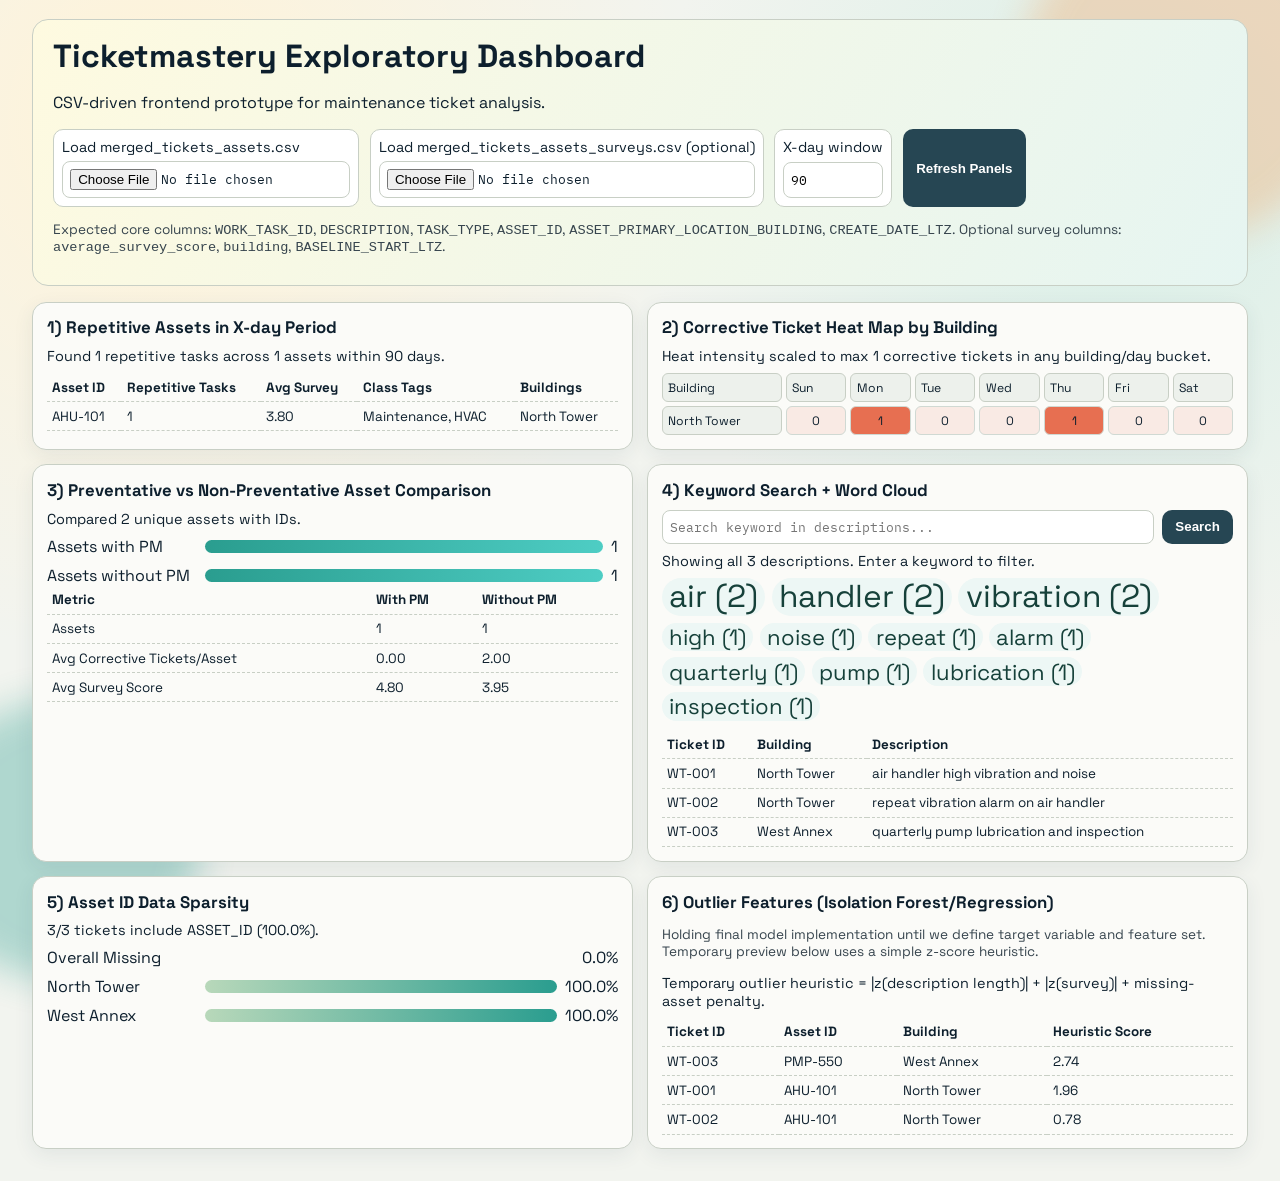
==== index.html @ d35576b9 "Initial commit" ====
<!doctype html>
<html lang="en">
  <head>
    <meta charset="UTF-8" />
    <meta name="viewport" content="width=device-width, initial-scale=1.0" />
    <title>Ticketmastery Dashboard</title>
    <link rel="preconnect" href="https://fonts.googleapis.com" />
    <link rel="preconnect" href="https://fonts.gstatic.com" crossorigin />
    <link href="https://fonts.googleapis.com/css2?family=Space+Grotesk:wght@400;500;700&family=IBM+Plex+Mono:wght@400;500&display=swap" rel="stylesheet" />
    <link rel="stylesheet" href="./styles.css" />
  </head>
  <body>
    <div class="bg-shape bg-shape-a"></div>
    <div class="bg-shape bg-shape-b"></div>

    <main class="dashboard-shell">
      <header class="hero">
        <h1>Ticketmastery Exploratory Dashboard</h1>
        <p>CSV-driven frontend prototype for maintenance ticket analysis.</p>
        <div class="controls">
          <label class="file-input">
            <span>Load merged_tickets_assets.csv</span>
            <input id="assetsCsvInput" type="file" accept=".csv" />
          </label>
          <label class="file-input">
            <span>Load merged_tickets_assets_surveys.csv (optional)</span>
            <input id="surveysCsvInput" type="file" accept=".csv" />
          </label>
          <label class="compact-control">
            X-day window
            <input id="xDaysInput" type="number" min="1" max="365" value="90" />
          </label>
          <button id="refreshBtn" type="button">Refresh Panels</button>
        </div>
        <p class="note">Expected core columns: <code>WORK_TASK_ID</code>, <code>DESCRIPTION</code>, <code>TASK_TYPE</code>, <code>ASSET_ID</code>, <code>ASSET_PRIMARY_LOCATION_BUILDING</code>, <code>CREATE_DATE_LTZ</code>. Optional survey columns: <code>average_survey_score</code>, <code>building</code>, <code>BASELINE_START_LTZ</code>.</p>
      </header>

      <section class="grid">
        <article class="panel" id="panel1">
          <h2>1) Repetitive Assets in X-day Period</h2>
          <div id="repetitiveSummary" class="summary"></div>
          <div class="table-wrap">
            <table>
              <thead>
                <tr>
                  <th>Asset ID</th>
                  <th>Repetitive Tasks</th>
                  <th>Avg Survey</th>
                  <th>Class Tags</th>
                  <th>Buildings</th>
                </tr>
              </thead>
              <tbody id="repetitiveTable"></tbody>
            </table>
          </div>
        </article>

        <article class="panel" id="panel2">
          <h2>2) Corrective Ticket Heat Map by Building</h2>
          <div id="heatmapLegend" class="summary"></div>
          <div id="heatmap" class="heatmap"></div>
        </article>

        <article class="panel" id="panel3">
          <h2>3) Preventative vs Non-Preventative Asset Comparison</h2>
          <div id="pmStats" class="summary"></div>
          <div class="bars" id="pmBars"></div>
          <div class="table-wrap">
            <table>
              <thead>
                <tr>
                  <th>Metric</th>
                  <th>With PM</th>
                  <th>Without PM</th>
                </tr>
              </thead>
              <tbody id="pmTable"></tbody>
            </table>
          </div>
        </article>

        <article class="panel" id="panel4">
          <h2>4) Keyword Search + Word Cloud</h2>
          <div class="inline-controls">
            <input id="keywordInput" type="search" placeholder="Search keyword in descriptions..." />
            <button id="keywordBtn" type="button">Search</button>
          </div>
          <div id="keywordSummary" class="summary"></div>
          <div id="wordCloud" class="word-cloud"></div>
          <div class="table-wrap">
            <table>
              <thead>
                <tr>
                  <th>Ticket ID</th>
                  <th>Building</th>
                  <th>Description</th>
                </tr>
              </thead>
              <tbody id="keywordTable"></tbody>
            </table>
          </div>
        </article>

        <article class="panel" id="panel5">
          <h2>5) Asset ID Data Sparsity</h2>
          <div id="sparsitySummary" class="summary"></div>
          <div id="sparsityBars" class="bars"></div>
        </article>

        <article class="panel" id="panel6">
          <h2>6) Outlier Features (Isolation Forest/Regression)</h2>
          <p class="note">
            Holding final model implementation until we define target variable and feature set.
            Temporary preview below uses a simple z-score heuristic.
          </p>
          <div id="outlierSummary" class="summary"></div>
          <div class="table-wrap">
            <table>
              <thead>
                <tr>
                  <th>Ticket ID</th>
                  <th>Asset ID</th>
                  <th>Building</th>
                  <th>Heuristic Score</th>
                </tr>
              </thead>
              <tbody id="outlierTable"></tbody>
            </table>
          </div>
        </article>
      </section>
    </main>

    <script src="./app.js"></script>
  </body>
</html>
---- styles.css ----
:root {
  --bg: #f2f4ef;
  --ink: #0d1f2d;
  --panel: #fbfbf8;
  --accent: #e76f51;
  --accent-2: #2a9d8f;
  --accent-3: #264653;
  --line: #c8cfc5;
}

* {
  box-sizing: border-box;
}

body {
  margin: 0;
  min-height: 100vh;
  background: radial-gradient(circle at 12% 10%, #fff3d8 0%, transparent 35%), radial-gradient(circle at 88% 16%, #d9efe7 0%, transparent 32%), var(--bg);
  color: var(--ink);
  font-family: "Space Grotesk", sans-serif;
}

.bg-shape {
  position: fixed;
  border-radius: 999px;
  filter: blur(18px);
  opacity: 0.33;
  z-index: -1;
}

.bg-shape-a {
  width: 330px;
  height: 330px;
  background: #f4a261;
  top: -90px;
  right: -70px;
}

.bg-shape-b {
  width: 280px;
  height: 280px;
  background: #2a9d8f;
  bottom: -80px;
  left: -80px;
}

.dashboard-shell {
  width: min(1380px, 95vw);
  margin: 1.2rem auto 2rem;
}

.hero {
  background: linear-gradient(120deg, #fefae0, #e6f5f1);
  border: 1px solid var(--line);
  border-radius: 16px;
  padding: 1rem 1.25rem;
  animation: rise 480ms ease-out;
}

.hero h1 {
  margin: 0;
}

.controls {
  margin-top: 0.7rem;
  display: flex;
  flex-wrap: wrap;
  gap: 0.65rem;
}

.file-input,
.compact-control {
  border: 1px solid var(--line);
  border-radius: 10px;
  padding: 0.5rem;
  background: #fff;
  display: grid;
  gap: 0.3rem;
  font-size: 0.9rem;
}

button {
  background: var(--accent-3);
  color: #fff;
  border: 0;
  border-radius: 10px;
  padding: 0.55rem 0.85rem;
  font-weight: 600;
  cursor: pointer;
}

.grid {
  margin-top: 1rem;
  display: grid;
  grid-template-columns: repeat(2, minmax(0, 1fr));
  gap: 0.9rem;
}

.panel {
  background: var(--panel);
  border: 1px solid var(--line);
  border-radius: 14px;
  padding: 0.85rem;
  box-shadow: 0 6px 20px rgba(38, 70, 83, 0.08);
  animation: rise 550ms ease-out;
}

.panel h2 {
  margin: 0 0 0.55rem;
  font-size: 1.05rem;
}

.summary {
  font-size: 0.9rem;
  margin-bottom: 0.5rem;
}

.note {
  font-size: 0.85rem;
  color: #37454e;
}

.table-wrap {
  overflow: auto;
  max-height: 230px;
}

table {
  width: 100%;
  border-collapse: collapse;
  font-size: 0.84rem;
}

th,
td {
  border-bottom: 1px dashed var(--line);
  text-align: left;
  padding: 0.35rem;
  vertical-align: top;
}

.inline-controls {
  display: flex;
  gap: 0.5rem;
  margin-bottom: 0.5rem;
}

.inline-controls input {
  width: 100%;
}

input,
select {
  font-family: "IBM Plex Mono", monospace;
  border: 1px solid var(--line);
  border-radius: 8px;
  padding: 0.45rem;
}

.heatmap {
  display: grid;
  gap: 4px;
}

.heatmap-row {
  display: grid;
  grid-template-columns: 120px repeat(7, minmax(0, 1fr));
  gap: 4px;
}

.hm-label,
.hm-cell,
.hm-head {
  font-size: 0.76rem;
  border-radius: 6px;
  padding: 0.35rem;
}

.hm-label,
.hm-head {
  background: #edf1ec;
  border: 1px solid var(--line);
}

.hm-cell {
  text-align: center;
  border: 1px solid #d0d9d3;
}

.bars {
  display: grid;
  gap: 0.5rem;
}

.bar-row {
  display: grid;
  grid-template-columns: 150px 1fr auto;
  gap: 0.5rem;
  align-items: center;
}

.bar-fill {
  min-height: 0.8rem;
  border-radius: 8px;
  background: linear-gradient(90deg, var(--accent), #f4a261);
}

.word-cloud {
  display: flex;
  flex-wrap: wrap;
  gap: 0.4rem;
  margin-bottom: 0.6rem;
  min-height: 60px;
}

.word-cloud span {
  line-height: 1;
  background: #edf7f5;
  border-radius: 20px;
  padding: 0.2rem 0.45rem;
  color: #16413a;
}

@keyframes rise {
  from {
    opacity: 0;
    transform: translateY(8px);
  }
  to {
    opacity: 1;
    transform: translateY(0);
  }
}

@media (max-width: 1024px) {
  .grid {
    grid-template-columns: 1fr;
  }

  .heatmap-row {
    grid-template-columns: 90px repeat(7, minmax(0, 1fr));
  }

  .bar-row {
    grid-template-columns: 110px 1fr auto;
  }
}
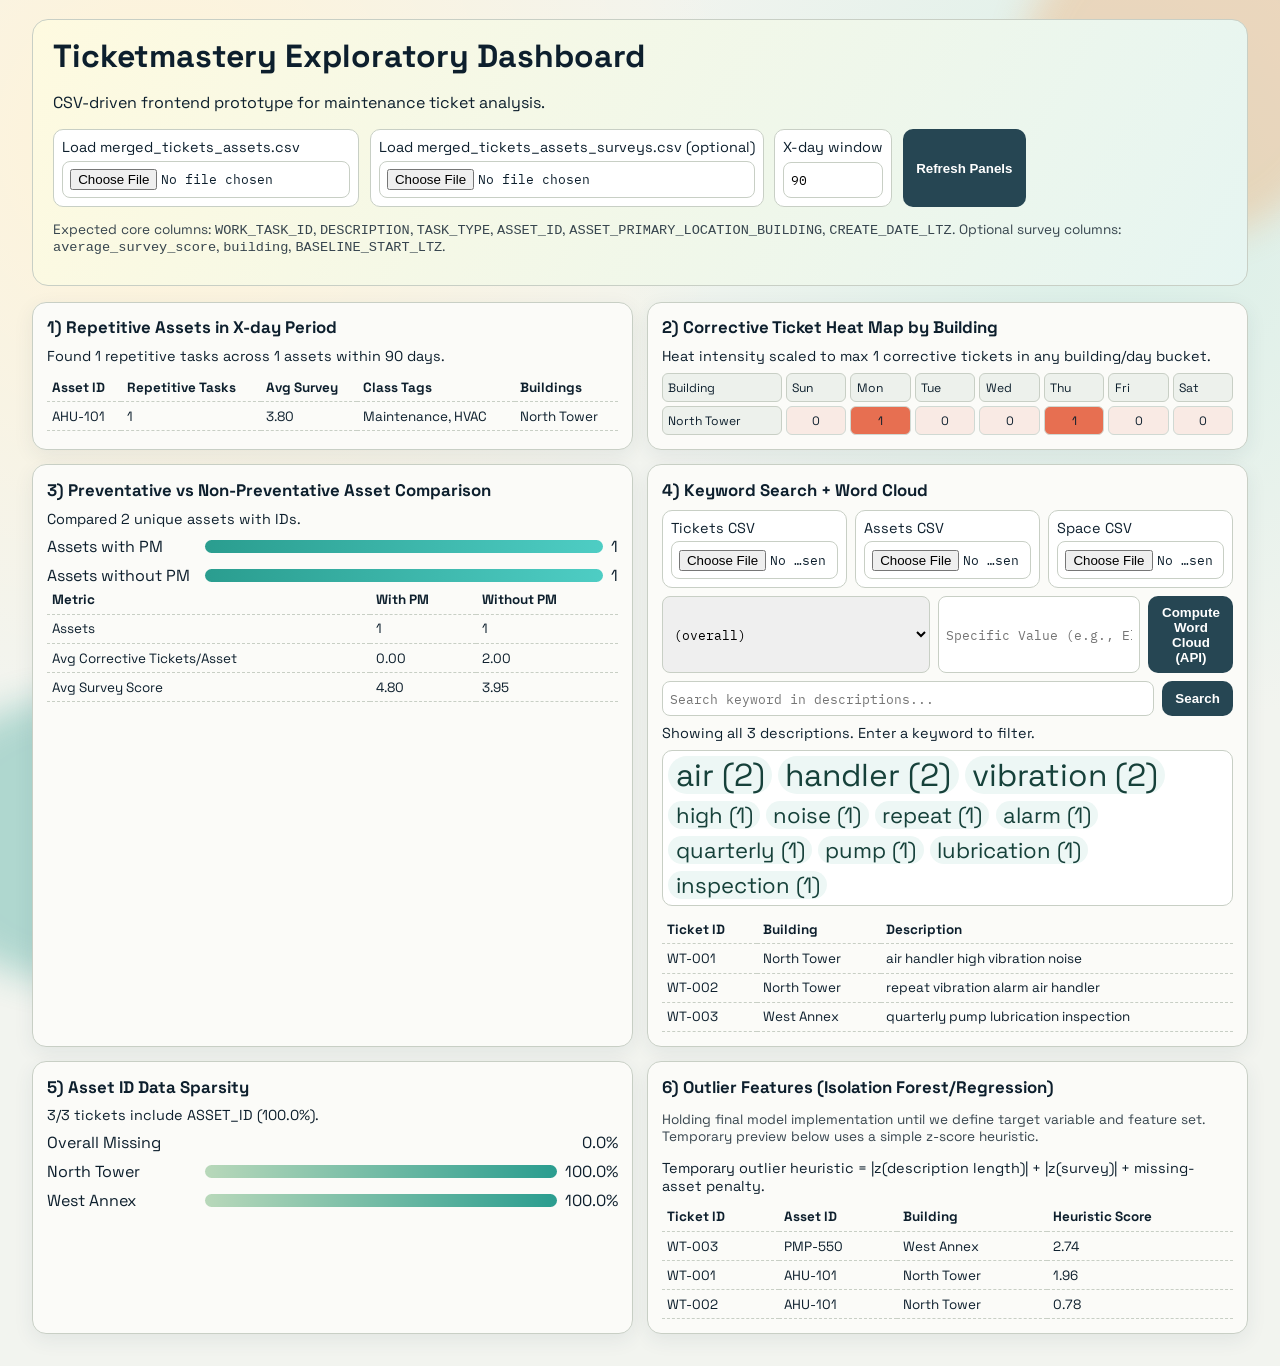
==== commit 7103684d: "word-cloud changes" ====
--- a/index.html
+++ b/index.html
@@ -82,12 +82,36 @@
         <article class="panel" id="panel4">
           <h2>4) Keyword Search + Word Cloud</h2>
           <div class="inline-controls">
+            <label class="file-input">
+              <span>Tickets CSV</span>
+              <input id="wcTicketsCsvInput" type="file" accept=".csv" />
+            </label>
+            <label class="file-input">
+              <span>Assets CSV</span>
+              <input id="wcAssetsCsvInput" type="file" accept=".csv" />
+            </label>
+            <label class="file-input">
+              <span>Space CSV</span>
+              <input id="wcSpaceCsvInput" type="file" accept=".csv" />
+            </label>
+          </div>
+          <div class="inline-controls">
+            <select id="wcGroupCol">
+              <option value="">(overall)</option>
+              <option value="SERVICE_CLASS">SERVICE_CLASS</option>
+              <option value="REQUEST_CLASS">REQUEST_CLASS</option>
+              <option value="RESPONSIBLE_ORGANIZATION_NAME">RESPONSIBLE_ORGANIZATION_NAME</option>
+            </select>
+            <input id="wcGroupValue" type="text" placeholder="Specific Value (e.g., Electrical)" />
+            <button id="wcRunBtn" type="button">Compute Word Cloud (API)</button>
+          </div>
+          <div class="inline-controls">
             <input id="keywordInput" type="search" placeholder="Search keyword in descriptions..." />
             <button id="keywordBtn" type="button">Search</button>
           </div>
           <div id="keywordSummary" class="summary"></div>
           <div id="wordCloud" class="word-cloud"></div>
-          <div class="table-wrap">
+          <div class="table-wrap ticket-results-wrap">
             <table>
               <thead>
                 <tr>
--- a/styles.css
+++ b/styles.css
@@ -211,6 +211,14 @@
   gap: 0.4rem;
   margin-bottom: 0.6rem;
   min-height: 60px;
+  max-height: 260px;
+  overflow-y: auto;
+  overflow-x: hidden;
+  align-content: flex-start;
+  padding: 0.35rem;
+  border: 1px solid var(--line);
+  border-radius: 10px;
+  background: #fff;
 }
 
 .word-cloud span {
@@ -221,6 +229,12 @@
   color: #16413a;
 }
 
+.ticket-results-wrap {
+  max-height: 320px;
+  overflow-y: auto;
+  overflow-x: auto;
+}
+
 @keyframes rise {
   from {
     opacity: 0;
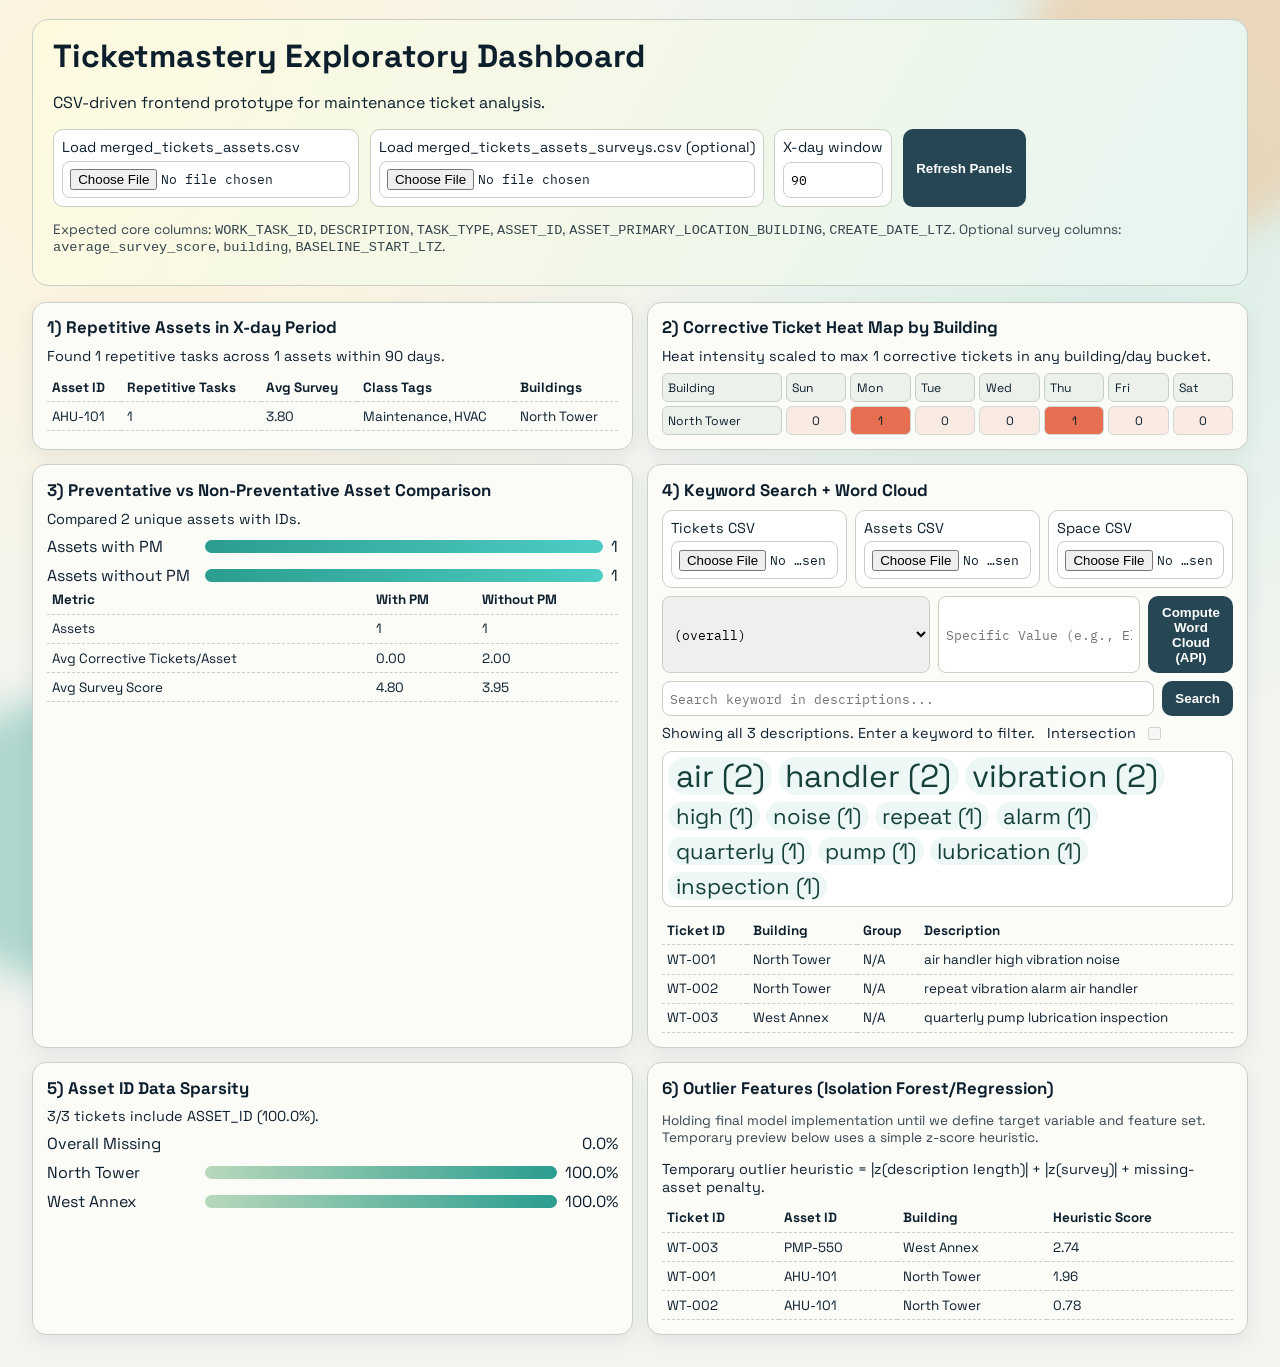
==== commit 376467af: "additional features" ====
--- a/index.html
+++ b/index.html
@@ -109,7 +109,13 @@
             <input id="keywordInput" type="search" placeholder="Search keyword in descriptions..." />
             <button id="keywordBtn" type="button">Search</button>
           </div>
-          <div id="keywordSummary" class="summary"></div>
+          <div class="summary summary-inline">
+            <span id="keywordSummary"></span>
+            <label class="switch-inline">
+              <span>Intersection</span>
+              <input id="wcIntersectionToggle" type="checkbox" />
+            </label>
+          </div>
           <div id="wordCloud" class="word-cloud"></div>
           <div class="table-wrap ticket-results-wrap">
             <table>
@@ -117,6 +123,7 @@
                 <tr>
                   <th>Ticket ID</th>
                   <th>Building</th>
+                  <th>Group</th>
                   <th>Description</th>
                 </tr>
               </thead>
--- a/styles.css
+++ b/styles.css
@@ -235,6 +235,19 @@
   overflow-x: auto;
 }
 
+.summary-inline {
+  display: flex;
+  align-items: center;
+  gap: 12px;
+  flex-wrap: wrap;
+}
+
+.switch-inline {
+  display: inline-flex;
+  align-items: center;
+  gap: 8px;
+}
+
 @keyframes rise {
   from {
     opacity: 0;
